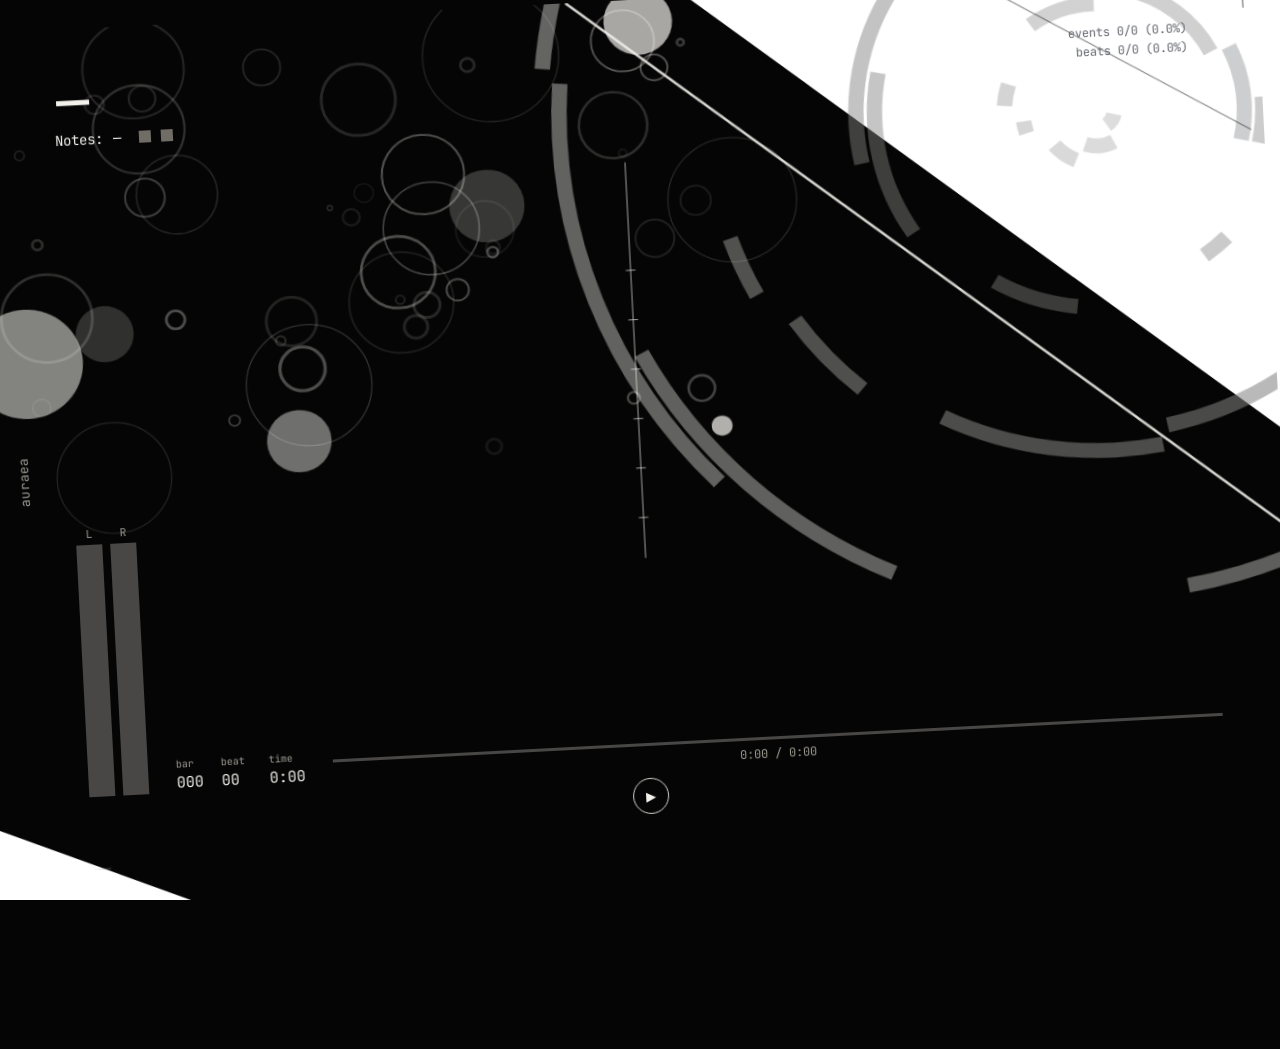
==== site/index.html @ fb698fa9 "initial commit" ====
<!doctype html>
<html lang="en">
<head>
<meta charset="utf-8" />
<meta name="viewport" content="width=device-width, initial-scale=1" />
<title>signal / visualiser</title>
<link rel="stylesheet" href="style.css" />
</head>
<body>

  <div class="stage" id="stage">

    <div class="edge edge-left" id="edgeLeft">auraea</div>
    <div class="edge edge-right">
      <div class="edge-right-track" id="edgeRight">— — —</div>
    </div>

    <canvas id="canvas"></canvas>

    <div class="hud">
      <div class="hud-top">
        <div class="key-label" id="keyLabel">—</div>
        <div class="notes-row">
          <span class="notes-caption">Notes:</span>
          <span class="notes-values" id="notesValues">—</span>
          <span class="swatch"></span>
          <span class="swatch"></span>
        </div>
      </div>

      <div class="hud-stats" id="hudStats">
        <div id="onsetStat">events 0/0 (0.0%)</div>
        <div id="beatStat">beats 0/0 (0.0%)</div>
      </div>

      <div class="hud-cluster">
        <div class="hud-bottom">
          <div class="meters">
            <div class="meter-labels"><span>L</span><span>R</span></div>
            <div class="meter-track">
              <div class="meter-bar" id="meterL"></div>
              <div class="meter-bar" id="meterR"></div>
            </div>
          </div>

          <div class="counters">
            <div><span class="counter-label">bar</span><span class="counter-value" id="barCount">000</span></div>
            <div><span class="counter-label">beat</span><span class="counter-value" id="beatCount">00</span></div>
            <div class="time-block">
              <span class="counter-label">time</span>
              <span class="counter-value" id="timeCount">0:00</span>
            </div>
          </div>

          <div class="waveform-wrap">
            <canvas id="waveCanvas"></canvas>
            <div class="progress-track" id="progressTrack">
              <div class="progress-fill" id="progressFill"></div>
            </div>
            <div class="time-readout" id="timeReadout">0:00 / 0:00</div>
          </div>
        </div>

        <div class="transport">
          <button id="playBtn" aria-label="Play / pause">▶</button>
          <div class="tracklist" id="tracklist"></div>
        </div>

        <div class="marquee-wrap">
          <div class="marquee" id="marquee">—</div>
        </div>
      </div>
    </div>

    <div class="invert-corner invert-tr" aria-hidden="true"></div>
    <div class="invert-corner invert-bl" aria-hidden="true"></div>

  </div>

  <audio id="audio" preload="auto" crossorigin="anonymous"></audio>
  <script src="app.js"></script>
</body>
</html>
---- site/style.css ----
@import url('https://fonts.googleapis.com/css2?family=Space+Grotesk:wght@400;500;700&family=JetBrains+Mono:wght@400;500&display=swap');

:root{
  --ink:      #f2f1ec;
  --ink-dim:  #9c9a92;
  --void:     #050505;
  --swatch:   #6f6d66;
  --line:     rgba(242,241,236,0.85);
  --line-dim: rgba(242,241,236,0.28);
  --font-display: 'Space Grotesk', system-ui, sans-serif;
  --font-mono: 'JetBrains Mono', ui-monospace, 'SF Mono', Menlo, monospace;
}

*{ box-sizing: border-box; }

html, body{
  margin:0; padding:0; height:100%;
  background: var(--void);
  color: var(--ink);
  font-family: var(--font-mono);
  overflow: hidden;
}

.stage{
  position: relative;
  width: 100vw;
  height: 100vh;
  min-height: 480px;
  transform: rotate(-3deg);
  transform-origin: center center;
}

canvas#canvas{
  position: absolute;
  inset: 0;
  width: 100%;
  height: 100%;
  display: block;
}

.edge{
  position: absolute;
  top: 0; bottom: 0;
  width: 34px;
  display: flex;
  align-items: center;
  justify-content: center;
  font-size: 13px;
  letter-spacing: 0.02em;
  color: var(--ink-dim);
  white-space: nowrap;
  pointer-events: none;
  z-index: 3;
}
.edge-left{ left: 6px; }
.edge-left span, .edge-left{ writing-mode: vertical-rl; transform: rotate(180deg); }

.edge-right{
  right: 6px;
  overflow: hidden;
  display: block;
}
.edge-right-track{
  position: absolute;
  top: 0; left: 0; right: 0;
  writing-mode: vertical-rl;
  white-space: nowrap;
  will-change: transform;
}

.hud{
  position: absolute;
  inset: 0;
  padding: clamp(16px, 4vw, 48px) clamp(40px, 6vw, 72px);
  display: flex;
  flex-direction: column;
  justify-content: space-between;
  pointer-events: none;
  z-index: 2;
}

.hud-top{ max-width: 640px; }

.key-label{
  font-family: var(--font-display);
  font-weight: 700;
  font-size: clamp(28px, 4vw, 44px);
  line-height: 1;
  letter-spacing: -0.01em;
}

.notes-row{
  margin-top: 10px;
  display: flex;
  align-items: center;
  gap: 10px;
  font-size: 14px;
  color: var(--ink-dim);
}
.notes-caption{ color: var(--ink); }
.notes-values{ color: var(--ink); min-width: 2ch; }
.swatch{
  width: 12px; height: 12px;
  background: var(--swatch);
  display: inline-block;
}

.hud-stats{
  position: absolute;
  top: clamp(16px, 4vw, 48px);
  right: clamp(40px, 6vw, 72px);
  text-align: right;
  font-size: 12px;
  color: var(--ink-dim);
  line-height: 1.6;
}

.hud-cluster{
  display: flex;
  flex-direction: column;
  gap: 10px;
}

.hud-bottom{
  display: flex;
  align-items: flex-end;
  gap: 28px;
}

.meters{
  display: flex;
  flex-direction: column;
  gap: 4px;
  height: clamp(180px, 30vh, 360px);
}
.meter-labels{
  display: flex;
  gap: 8px;
  font-size: 11px;
  color: var(--ink-dim);
}
.meter-labels span{ width: 26px; text-align: center; }
.meter-track{
  display: flex;
  gap: 8px;
  height: 100%;
}
.meter-bar{
  width: 26px;
  height: 100%;
  background: var(--line-dim);
  position: relative;
  overflow: hidden;
}
.meter-bar::after{
  content: '';
  position: absolute;
  left: 0; right: 0; bottom: 0;
  height: var(--level, 0%);
  background: var(--ink);
  transition: height 60ms linear;
}

.counters{
  display: flex;
  gap: 18px;
  font-size: 13px;
  color: var(--ink);
}
.counters > div{ display: flex; flex-direction: column; gap: 2px; }
.counter-label{ color: var(--ink-dim); font-size: 10px; text-transform: lowercase; }
.counter-value{ font-size: 15px; }
.time-block{ margin-left: 6px; }

.waveform-wrap{
  flex: 1;
  min-width: 220px;
  display: flex;
  flex-direction: column;
  gap: 6px;
}
canvas#waveCanvas{
  width: 100%;
  height: 64px;
  display: block;
}
.progress-track{
  width: 100%;
  height: 3px;
  background: var(--line-dim);
}
.progress-fill{
  height: 100%;
  width: 0%;
  background: var(--ink);
}
.time-readout{
  align-self: center;
  font-size: 12px;
  color: var(--ink-dim);
}

.marquee-wrap{
  overflow: hidden;
  width: 100%;
  -webkit-mask-image: linear-gradient(90deg, transparent, #000 8%, #000 92%, transparent);
          mask-image: linear-gradient(90deg, transparent, #000 8%, #000 92%, transparent);
}
.marquee{
  display: inline-block;
  white-space: nowrap;
  font-family: var(--font-display);
  font-size: clamp(16px, 2.4vw, 22px);
  color: var(--ink);
  will-change: transform;
}

.transport{
  display: flex;
  align-items: center;
  justify-content: center;
  gap: 14px;
  pointer-events: auto;
}
#playBtn{
  width: 36px; height: 36px;
  border-radius: 50%;
  border: 1px solid var(--line);
  background: transparent;
  color: var(--ink);
  cursor: pointer;
  font-size: 13px;
  display:flex; align-items:center; justify-content:center;
}
#playBtn:hover{ background: var(--ink); color: var(--void); }

.tracklist{
  display: flex;
  gap: 10px;
  font-size: 12px;
  color: var(--ink-dim);
}
.tracklist button{
  background: none;
  border: none;
  color: inherit;
  font-family: var(--font-mono);
  font-size: 12px;
  cursor: pointer;
  padding: 4px 0;
  border-bottom: 1px solid transparent;
}
.tracklist button.active{
  color: var(--ink);
  border-bottom-color: var(--ink);
}

.invert-corner{
  position: absolute;
  inset: -12%;
  background: #fff;
  mix-blend-mode: difference;
  pointer-events: none;
  z-index: 6;
}
.invert-tr{ clip-path: polygon(46% 0%, 100% 0%, 100% 62%); }
.invert-bl{ clip-path: polygon(0% 76%, 40% 100%, 0% 100%); }

@media (max-width: 720px){
  .hud{ padding: 16px 40px; }
  .hud-stats{ display:none; }
  .counters{ display:none; }
  .edge{ font-size: 11px; }
}
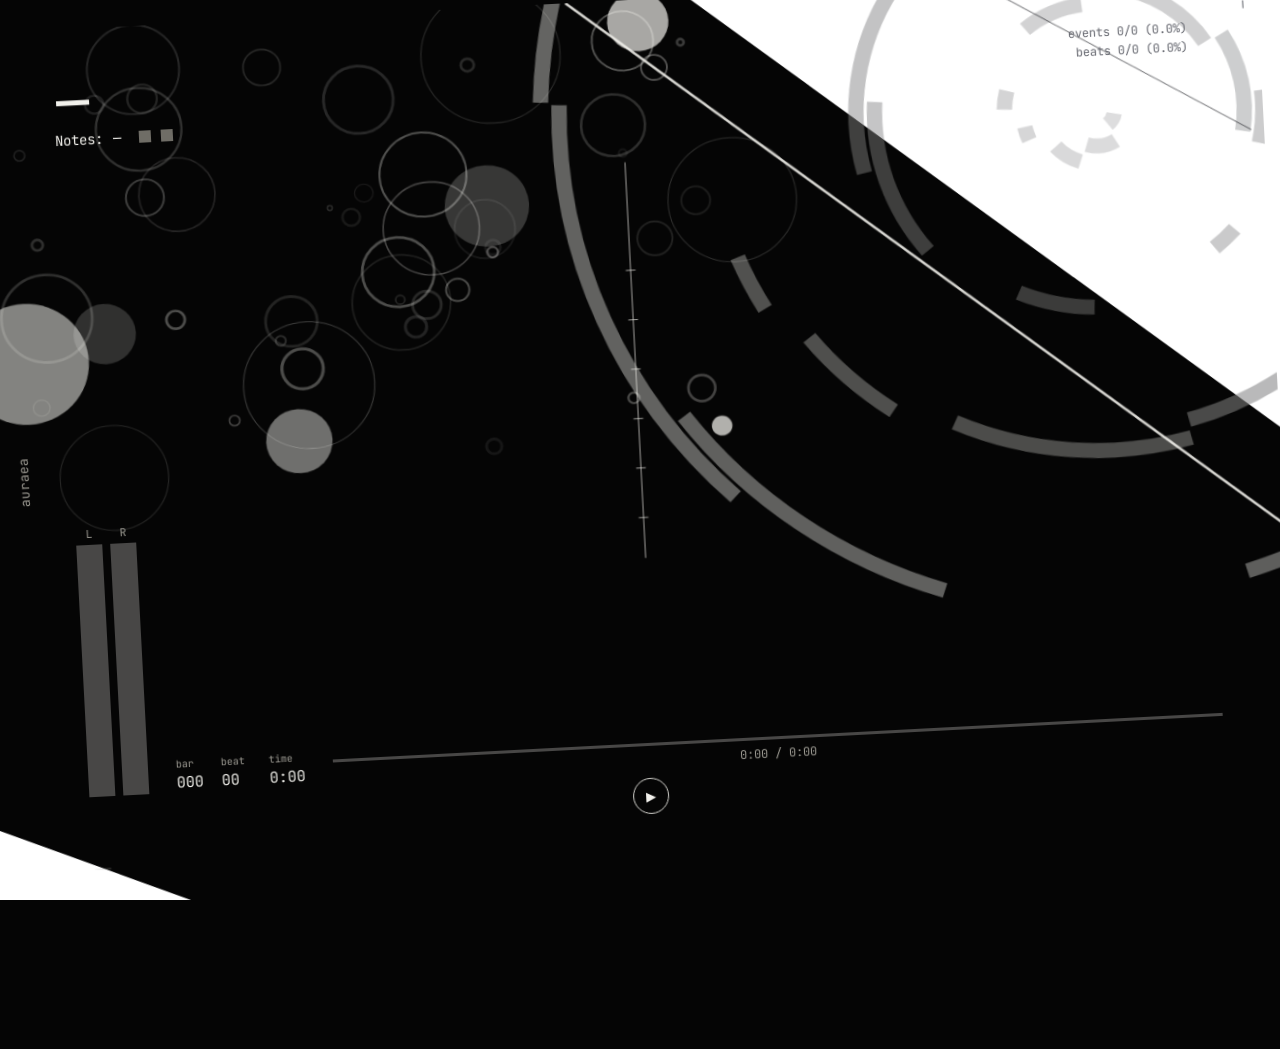
==== commit 74b5a86f: "should probably do this" ====
--- a/site/index.html
+++ b/site/index.html
@@ -3,7 +3,7 @@
 <head>
 <meta charset="utf-8" />
 <meta name="viewport" content="width=device-width, initial-scale=1" />
-<title>signal / visualiser</title>
+<title>PIERCE THE HEAVENS</title>
 <link rel="stylesheet" href="style.css" />
 </head>
 <body>
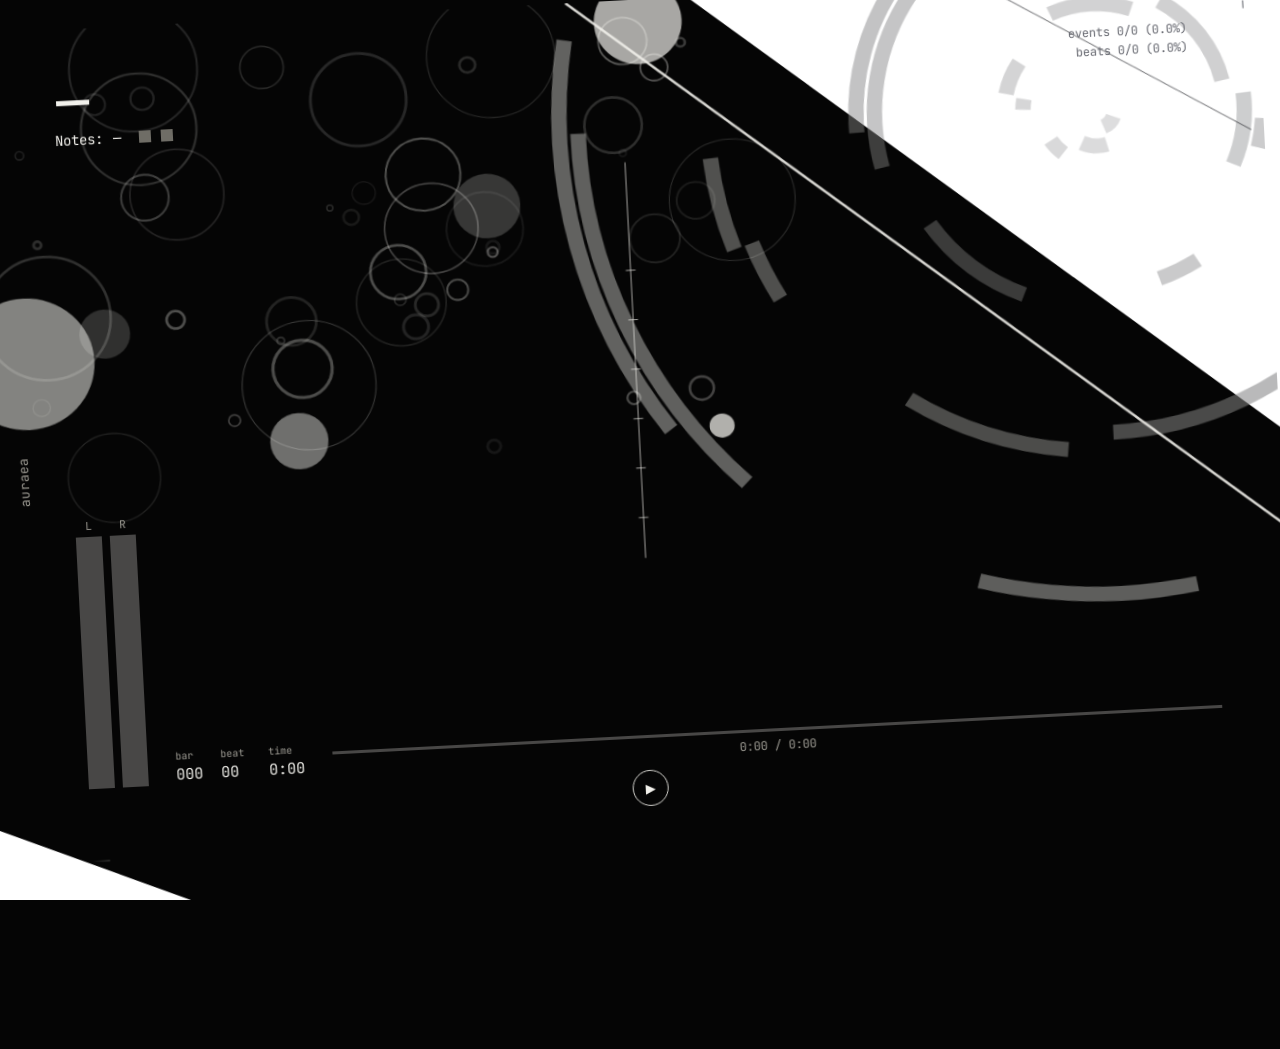
==== commit c6d4c260: "i hate mobile browsers with a burning passion" ====
--- a/site/index.html
+++ b/site/index.html
@@ -2,7 +2,7 @@
 <html lang="en">
 <head>
 <meta charset="utf-8" />
-<meta name="viewport" content="width=device-width, initial-scale=1" />
+<meta name="viewport" content="width=device-width, initial-scale=1, viewport-fit=cover" />
 <title>PIERCE THE HEAVENS</title>
 <link rel="stylesheet" href="style.css" />
 </head>
--- a/site/style.css
+++ b/site/style.css
@@ -13,21 +13,40 @@
 
 *{ box-sizing: border-box; }
 
+html{
+  height: -webkit-fill-available;
+}
 html, body{
   margin:0; padding:0; height:100%;
+  min-height: -webkit-fill-available;
   background: var(--void);
   color: var(--ink);
   font-family: var(--font-mono);
   overflow: hidden;
+}
+/* Use dynamic viewport units so mobile browser chrome doesn't obscure bottom */
+@supports (height: 100dvh){
+  html, body{
+    height: 100dvh;
+    min-height: 100dvh;
+  }
 }
 
 .stage{
   position: relative;
   width: 100vw;
   height: 100vh;
+  height: 100svh;
+  height: 100dvh;
   min-height: 480px;
   transform: rotate(-3deg);
   transform-origin: center center;
+}
+@supports (height: 100dvh){
+  .stage{
+    height: 100dvh;
+    min-height: max(480px, 100dvh);
+  }
 }
 
 canvas#canvas{
@@ -72,11 +91,15 @@
   position: absolute;
   inset: 0;
   padding: clamp(16px, 4vw, 48px) clamp(40px, 6vw, 72px);
+  /* lift bottom above angled stage edge + iOS home indicator */
+  padding-bottom: calc(clamp(16px, 4vw, 48px) + env(safe-area-inset-bottom, 0px) + 8px);
   display: flex;
   flex-direction: column;
   justify-content: space-between;
   pointer-events: none;
   z-index: 2;
+  min-height: 0;
+  box-sizing: border-box;
 }
 
 .hud-top{ max-width: 640px; }
@@ -119,6 +142,9 @@
   display: flex;
   flex-direction: column;
   gap: 10px;
+  flex-shrink: 0;
+  padding-bottom: env(safe-area-inset-bottom, 0px);
+  min-height: 0;
 }
 
 .hud-bottom{
@@ -221,6 +247,10 @@
   justify-content: center;
   gap: 14px;
   pointer-events: auto;
+  flex-shrink: 0;
+  flex-wrap: wrap;
+  position: relative;
+  z-index: 4;
 }
 #playBtn{
   width: 36px; height: 36px;
@@ -267,8 +297,49 @@
 .invert-bl{ clip-path: polygon(0% 76%, 40% 100%, 0% 100%); }
 
 @media (max-width: 720px){
-  .hud{ padding: 16px 40px; }
+  .stage{
+    transform: rotate(-1.8deg) scale(0.965);
+    height: 100svh;
+    height: 100dvh;
+    min-height: 100dvh;
+  }
+  .hud{
+    padding: 14px 40px;
+    padding-bottom: calc(14px + env(safe-area-inset-bottom, 0px) + 16px);
+    gap: 12px;
+    overflow-y: auto;
+    overflow-x: hidden;
+    -webkit-overflow-scrolling: touch;
+  }
+  .hud, .hud-cluster, .transport{ pointer-events: auto; }
   .hud-stats{ display:none; }
   .counters{ display:none; }
   .edge{ font-size: 11px; }
-}
+  .hud-bottom{
+    gap: 14px;
+    align-items: stretch;
+  }
+  .meters{
+    height: clamp(110px, 20dvh, 180px);
+    flex-shrink: 0;
+  }
+  .waveform-wrap{
+    min-width: 0;
+    flex: 1 1 150px;
+  }
+  canvas#waveCanvas{ height: 48px; }
+  .transport{ padding-bottom: 2px; }
+  .marquee-wrap{ padding-bottom: env(safe-area-inset-bottom, 0px); }
+}
+
+@media (max-width: 480px){
+  .stage{ transform: rotate(-1.2deg) scale(0.97); }
+  .hud{ padding-left: 32px; padding-right: 32px; }
+}
+
+@media (max-height: 600px){
+  .meters{ height: 100px; }
+  canvas#waveCanvas{ height: 40px; }
+  .hud-bottom{ gap: 10px; }
+  .hud-cluster{ gap: 6px; }
+}
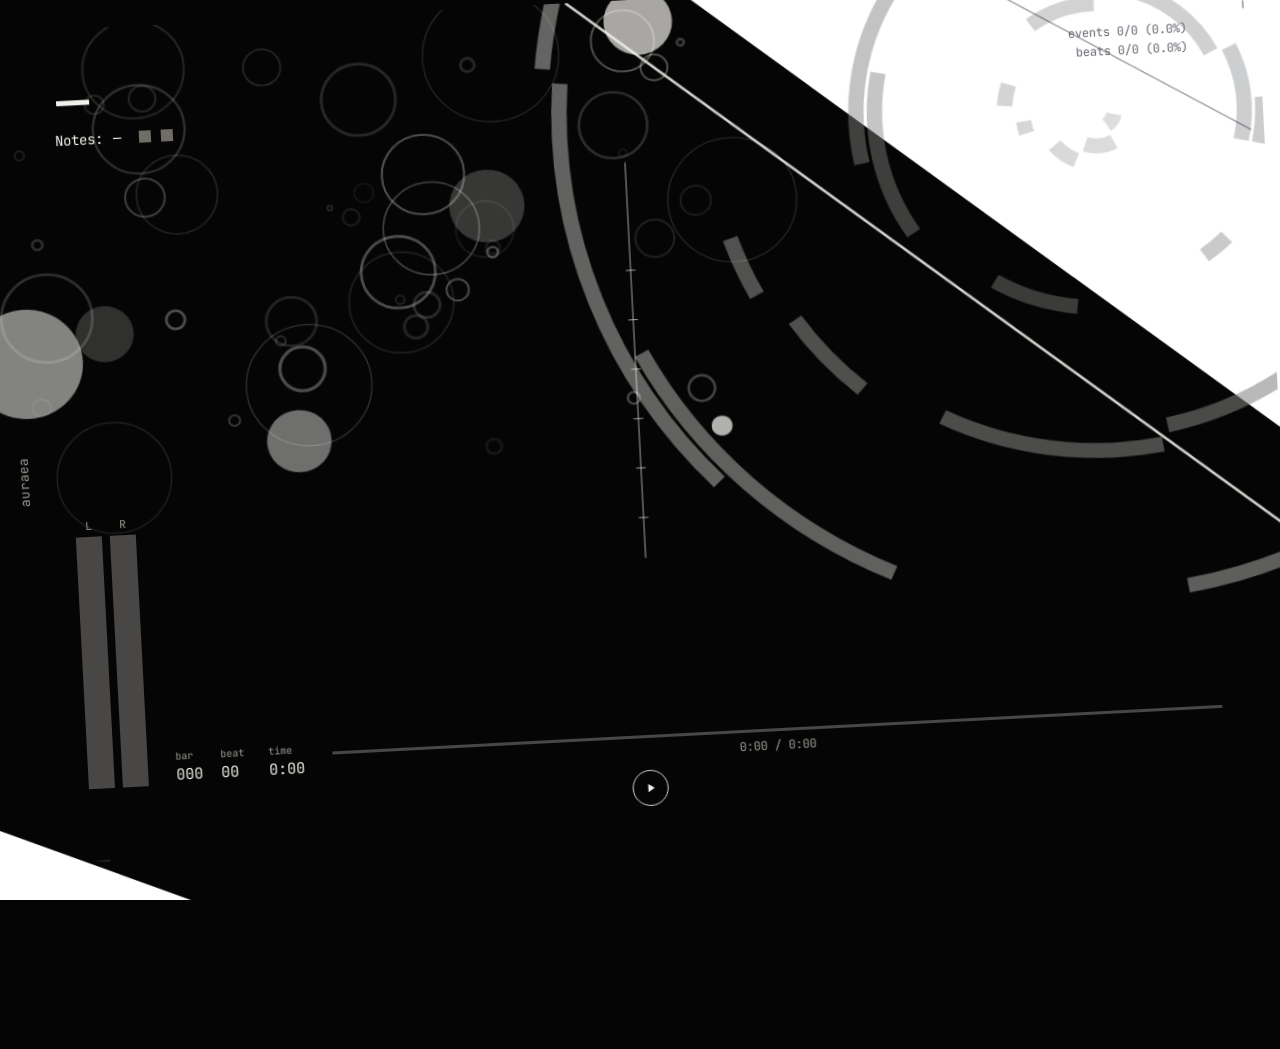
==== commit 9786e08a: "bro WHY DO MOBILE BROWSERS RENDER THAT UNICODE AS AN EMOJI" ====
--- a/site/index.html
+++ b/site/index.html
@@ -62,7 +62,7 @@
         </div>
 
         <div class="transport">
-          <button id="playBtn" aria-label="Play / pause">▶</button>
+          <button id="playBtn" aria-label="Play / pause"><svg viewBox="0 0 24 24" width="14" height="14" aria-hidden="true" focusable="false" fill="currentColor"><path d="M8 5.14v14l11-7z"></path></svg></button>
           <div class="tracklist" id="tracklist"></div>
         </div>
 
--- a/site/style.css
+++ b/site/style.css
@@ -261,8 +261,20 @@
   cursor: pointer;
   font-size: 13px;
   display:flex; align-items:center; justify-content:center;
+  font-variant-emoji: text;
+  -webkit-font-variant-emoji: text;
+  text-rendering: geometricPrecision;
+  font-family: var(--font-mono);
 }
 #playBtn:hover{ background: var(--ink); color: var(--void); }
+#playBtn svg{
+  width: 14px;
+  height: 14px;
+  display: block;
+  flex-shrink: 0;
+  fill: currentColor;
+  stroke: none;
+}
 
 .tracklist{
   display: flex;
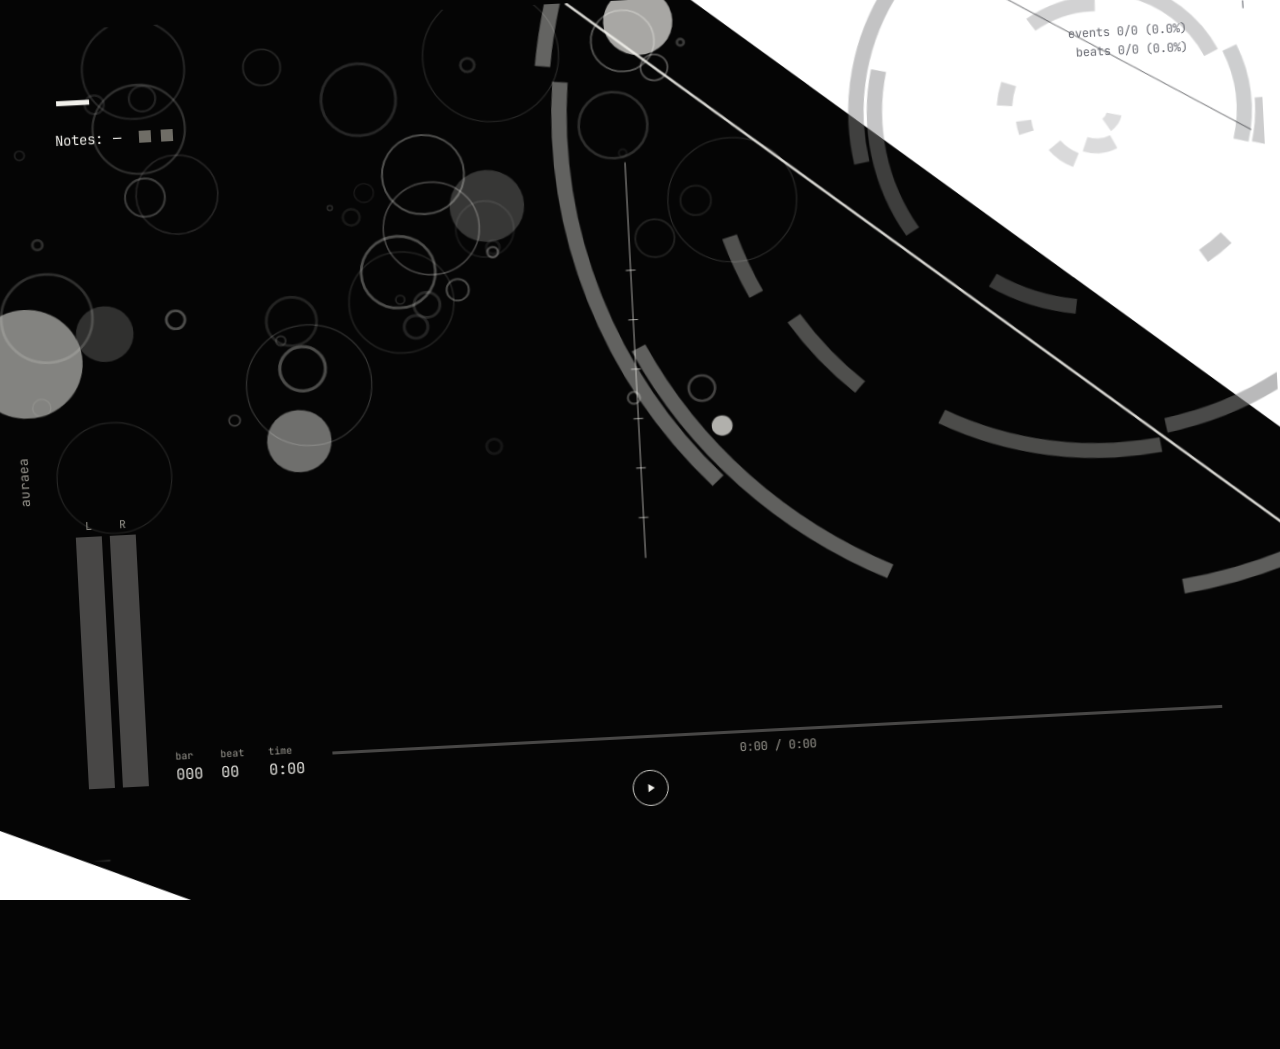
==== commit 84d1b850: "more tracks" ====
--- a/site/index.html
+++ b/site/index.html
@@ -3,7 +3,7 @@
 <head>
 <meta charset="utf-8" />
 <meta name="viewport" content="width=device-width, initial-scale=1, viewport-fit=cover" />
-<title>PIERCE THE HEAVENS</title>
+<title>HEAR ME AND WEEP</title>
 <link rel="stylesheet" href="style.css" />
 </head>
 <body>
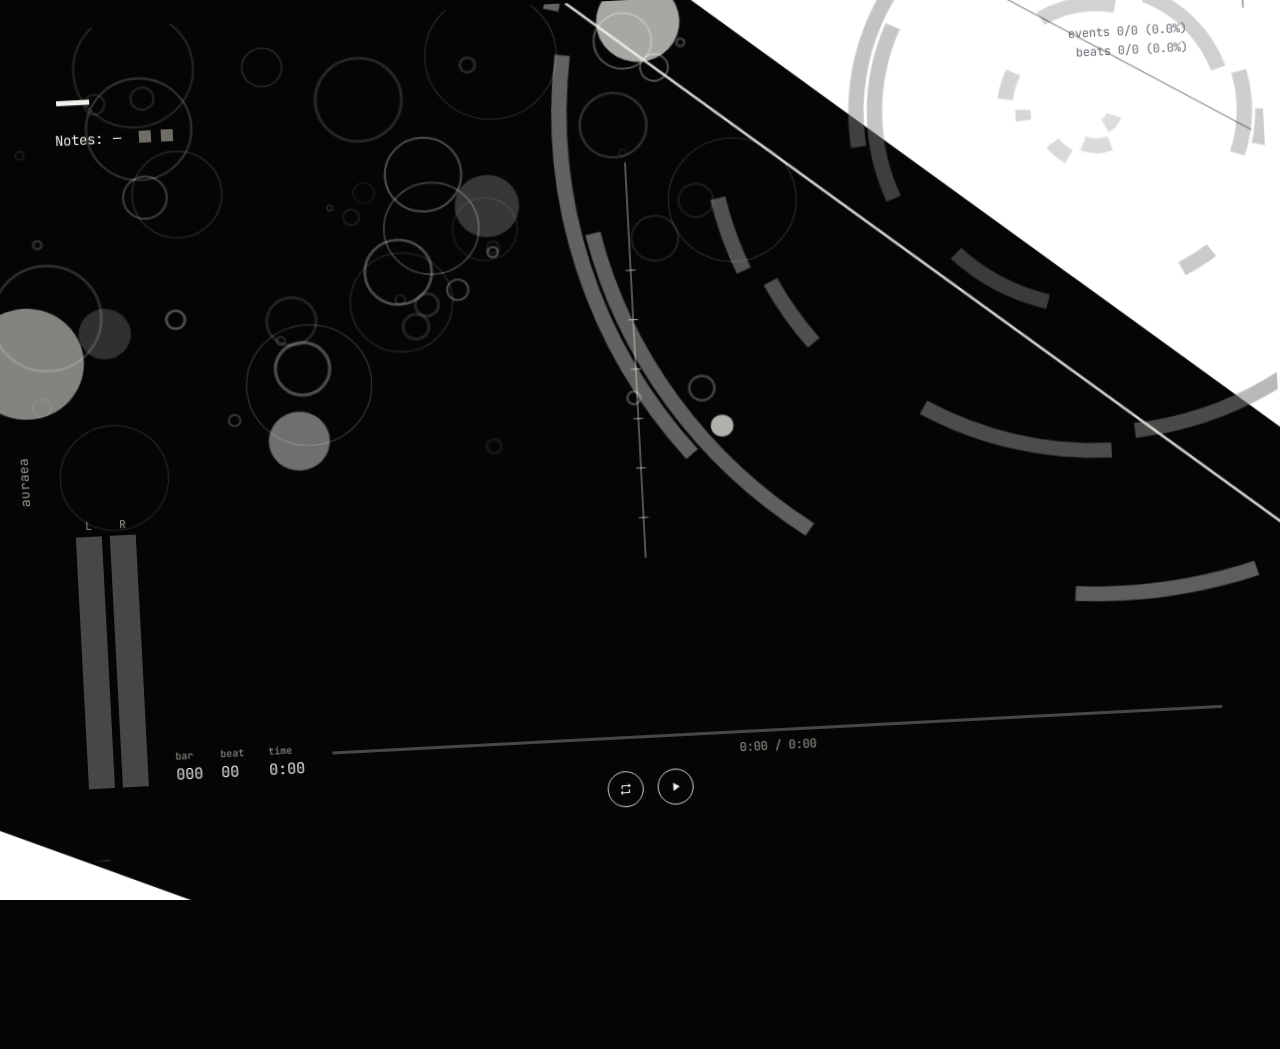
==== commit 6a7dc45a: "distant horizons" ====
--- a/site/index.html
+++ b/site/index.html
@@ -19,6 +19,7 @@
 
     <div class="hud">
       <div class="hud-top">
+        <div class="album-switcher" id="albumSwitcher"></div>
         <div class="key-label" id="keyLabel">—</div>
         <div class="notes-row">
           <span class="notes-caption">Notes:</span>
@@ -62,7 +63,8 @@
         </div>
 
         <div class="transport">
-          <button id="playBtn" aria-label="Play / pause"><svg viewBox="0 0 24 24" width="14" height="14" aria-hidden="true" focusable="false" fill="currentColor"><path d="M8 5.14v14l11-7z"></path></svg></button>
+          <button id="modeBtn" class="circle-btn" aria-label="Playback mode"></button>
+          <button id="playBtn" class="circle-btn" aria-label="Play / pause"><svg viewBox="0 0 24 24" width="14" height="14" aria-hidden="true" focusable="false" fill="currentColor"><path d="M8 5.14v14l11-7z"></path></svg></button>
           <div class="tracklist" id="tracklist"></div>
         </div>
 
--- a/site/style.css
+++ b/site/style.css
@@ -1,4 +1,4 @@
-@import url('https://fonts.googleapis.com/css2?family=Space+Grotesk:wght@400;500;700&family=JetBrains+Mono:wght@400;500&display=swap');
+@import url('https://fonts.googleapis.com/css2?family=Space+Grotesk:wght@400;500;700&family=JetBrains+Mono:wght@400;500&family=Cormorant+Garamond:ital,wght@0,400;0,600;1,400;1,600&family=EB+Garamond:ital,wght@0,400;0,500;1,400&display=swap');
 
 :root{
   --ink:      #f2f1ec;
@@ -11,6 +11,18 @@
   --font-mono: 'JetBrains Mono', ui-monospace, 'SF Mono', Menlo, monospace;
 }
 
+/* distant horizons */
+body[data-theme="pastoral"]{
+  --ink:      #2b2418;
+  --ink-dim:  #7d715a;
+  --void:     #f3ead9;
+  --swatch:   #b9925a;
+  --line:     rgba(43,36,24,0.55);
+  --line-dim: rgba(43,36,24,0.18);
+  --font-display: 'Cormorant Garamond', Georgia, 'Times New Roman', serif;
+  --font-mono: 'EB Garamond', Georgia, 'Times New Roman', serif;
+}
+
 *{ box-sizing: border-box; }
 
 html{
@@ -19,12 +31,31 @@
 html, body{
   margin:0; padding:0; height:100%;
   min-height: -webkit-fill-available;
+  background-color: var(--void);
   background: var(--void);
   color: var(--ink);
   font-family: var(--font-mono);
   overflow: hidden;
 }
-/* Use dynamic viewport units so mobile browser chrome doesn't obscure bottom */
+
+/* trans */
+@media (prefers-reduced-motion: no-preference){
+  html, body{
+    transition: background 650ms cubic-bezier(0.4,0,0.2,1), background-color 650ms cubic-bezier(0.4,0,0.2,1), color 650ms cubic-bezier(0.4,0,0.2,1);
+  }
+  /* view transition api */
+  ::view-transition-old(root),
+  ::view-transition-new(root){
+    animation-duration: 650ms;
+    animation-timing-function: cubic-bezier(0.4,0,0.2,1);
+    animation-name: theme-cross-fade;
+  }
+  @keyframes theme-cross-fade{
+    from{ opacity: 1; }
+    to{ opacity: 1; }
+  }
+}
+
 @supports (height: 100dvh){
   html, body{
     height: 100dvh;
@@ -42,12 +73,20 @@
   transform: rotate(-3deg);
   transform-origin: center center;
 }
+@media (prefers-reduced-motion: no-preference){
+  .stage{
+    transition: transform 700ms cubic-bezier(0.4,0,0.2,1);
+  }
+}
 @supports (height: 100dvh){
   .stage{
     height: 100dvh;
     min-height: max(480px, 100dvh);
   }
 }
+body[data-theme="pastoral"] .stage{
+  transform: none;
+}
 
 canvas#canvas{
   position: absolute;
@@ -56,6 +95,11 @@
   height: 100%;
   display: block;
 }
+@media (prefers-reduced-motion: no-preference){
+  canvas#canvas{
+    transition: opacity 380ms ease, filter 650ms ease;
+  }
+}
 
 .edge{
   position: absolute;
@@ -86,12 +130,21 @@
   white-space: nowrap;
   will-change: transform;
 }
+body[data-theme="pastoral"] .edge-right-track,
+body[data-theme="pastoral"] .edge-left{
+  font-family: var(--font-mono);
+  font-style: italic;
+  letter-spacing: 0.03em;
+}
+body[data-theme="pastoral"] .edge-right,
+body[data-theme="pastoral"] .marquee-wrap{
+  display: none;
+}
 
 .hud{
   position: absolute;
   inset: 0;
   padding: clamp(16px, 4vw, 48px) clamp(40px, 6vw, 72px);
-  /* lift bottom above angled stage edge + iOS home indicator */
   padding-bottom: calc(clamp(16px, 4vw, 48px) + env(safe-area-inset-bottom, 0px) + 8px);
   display: flex;
   flex-direction: column;
@@ -104,6 +157,39 @@
 
 .hud-top{ max-width: 640px; }
 
+.album-switcher{
+  display: flex;
+  gap: 16px;
+  margin-bottom: 12px;
+  pointer-events: auto;
+  font-family: var(--font-mono);
+  font-size: 11px;
+  letter-spacing: 0.06em;
+  text-transform: uppercase;
+  color: var(--ink-dim);
+}
+.album-switcher:empty{ display: none; margin-bottom: 0; }
+.album-switcher button{
+  background: none;
+  border: none;
+  color: inherit;
+  font: inherit;
+  cursor: pointer;
+  padding: 0 0 3px;
+  border-bottom: 1px solid transparent;
+}
+.album-switcher button.active{
+  color: var(--ink);
+  border-bottom-color: var(--ink);
+}
+body[data-theme="pastoral"] .album-switcher{
+  text-transform: none;
+  font-style: italic;
+  letter-spacing: 0.02em;
+  font-size: 13px;
+  gap: 20px;
+}
+
 .key-label{
   font-family: var(--font-display);
   font-weight: 700;
@@ -111,6 +197,11 @@
   line-height: 1;
   letter-spacing: -0.01em;
 }
+body[data-theme="pastoral"] .key-label{
+  font-weight: 600;
+  font-style: italic;
+  letter-spacing: 0;
+}
 
 .notes-row{
   margin-top: 10px;
@@ -127,6 +218,9 @@
   background: var(--swatch);
   display: inline-block;
 }
+body[data-theme="pastoral"] .swatch{
+  border-radius: 50%;
+}
 
 .hud-stats{
   position: absolute;
@@ -186,6 +280,9 @@
   background: var(--ink);
   transition: height 60ms linear;
 }
+body[data-theme="pastoral"] .meter-bar{
+  border-radius: 3px;
+}
 
 .counters{
   display: flex;
@@ -197,6 +294,10 @@
 .counter-label{ color: var(--ink-dim); font-size: 10px; text-transform: lowercase; }
 .counter-value{ font-size: 15px; }
 .time-block{ margin-left: 6px; }
+body[data-theme="pastoral"] .counter-value{
+  font-family: var(--font-display);
+  font-style: italic;
+}
 
 .waveform-wrap{
   flex: 1;
@@ -219,6 +320,10 @@
   height: 100%;
   width: 0%;
   background: var(--ink);
+}
+body[data-theme="pastoral"] .progress-track,
+body[data-theme="pastoral"] .progress-fill{
+  border-radius: 2px;
 }
 .time-readout{
   align-self: center;
@@ -239,6 +344,10 @@
   font-size: clamp(16px, 2.4vw, 22px);
   color: var(--ink);
   will-change: transform;
+}
+body[data-theme="pastoral"] .marquee{
+  font-style: italic;
+  font-weight: 500;
 }
 
 .transport{
@@ -252,7 +361,7 @@
   position: relative;
   z-index: 4;
 }
-#playBtn{
+.circle-btn{
   width: 36px; height: 36px;
   border-radius: 50%;
   border: 1px solid var(--line);
@@ -266,8 +375,8 @@
   text-rendering: geometricPrecision;
   font-family: var(--font-mono);
 }
-#playBtn:hover{ background: var(--ink); color: var(--void); }
-#playBtn svg{
+.circle-btn:hover{ background: var(--ink); color: var(--void); }
+.circle-btn svg{
   width: 14px;
   height: 14px;
   display: block;
@@ -275,6 +384,7 @@
   fill: currentColor;
   stroke: none;
 }
+#modeBtn.mode-active{ background: var(--ink); color: var(--void); }
 
 .tracklist{
   display: flex;
@@ -296,6 +406,9 @@
   color: var(--ink);
   border-bottom-color: var(--ink);
 }
+body[data-theme="pastoral"] .tracklist button{
+  font-style: italic;
+}
 
 .invert-corner{
   position: absolute;
@@ -304,9 +417,55 @@
   mix-blend-mode: difference;
   pointer-events: none;
   z-index: 6;
+  opacity: 1;
+  visibility: visible;
 }
 .invert-tr{ clip-path: polygon(46% 0%, 100% 0%, 100% 62%); }
 .invert-bl{ clip-path: polygon(0% 76%, 40% 100%, 0% 100%); }
+@media (prefers-reduced-motion: no-preference){
+  .invert-corner{
+    transition: opacity 650ms ease, visibility 650ms ease;
+  }
+}
+body[data-theme="pastoral"] .invert-corner{
+  opacity: 0;
+  visibility: hidden;
+}
+
+@media (prefers-reduced-motion: no-preference){
+  .edge,
+  .key-label,
+  .notes-row,
+  .notes-values,
+  .swatch,
+  .hud-stats,
+  .meter-bar,
+  .meter-track,
+  .meter-labels,
+  .counter-label,
+  .counter-value,
+  .progress-track,
+  .progress-fill,
+  .time-readout,
+  .marquee,
+  .circle-btn,
+  .tracklist button,
+  .album-switcher button,
+  .album-switcher,
+  .edge-right-track{
+    transition: color 650ms ease, background-color 650ms ease, border-color 650ms ease, background 650ms ease, opacity 650ms ease;
+  }
+  .swatch{
+    transition: background-color 650ms ease, border-radius 650ms ease, opacity 650ms ease;
+  }
+  .meter-bar::after{
+    transition: height 60ms linear, background-color 650ms ease;
+  }
+  .circle-btn:hover,
+  #modeBtn.mode-active{
+    transition: background-color 650ms ease, color 650ms ease, border-color 650ms ease;
+  }
+}
 
 @media (max-width: 720px){
   .stage{
@@ -314,6 +473,9 @@
     height: 100svh;
     height: 100dvh;
     min-height: 100dvh;
+  }
+  body[data-theme="pastoral"] .stage{
+    transform: none;
   }
   .hud{
     padding: 14px 40px;
@@ -346,6 +508,7 @@
 
 @media (max-width: 480px){
   .stage{ transform: rotate(-1.2deg) scale(0.97); }
+  body[data-theme="pastoral"] .stage{ transform: none; }
   .hud{ padding-left: 32px; padding-right: 32px; }
 }
 
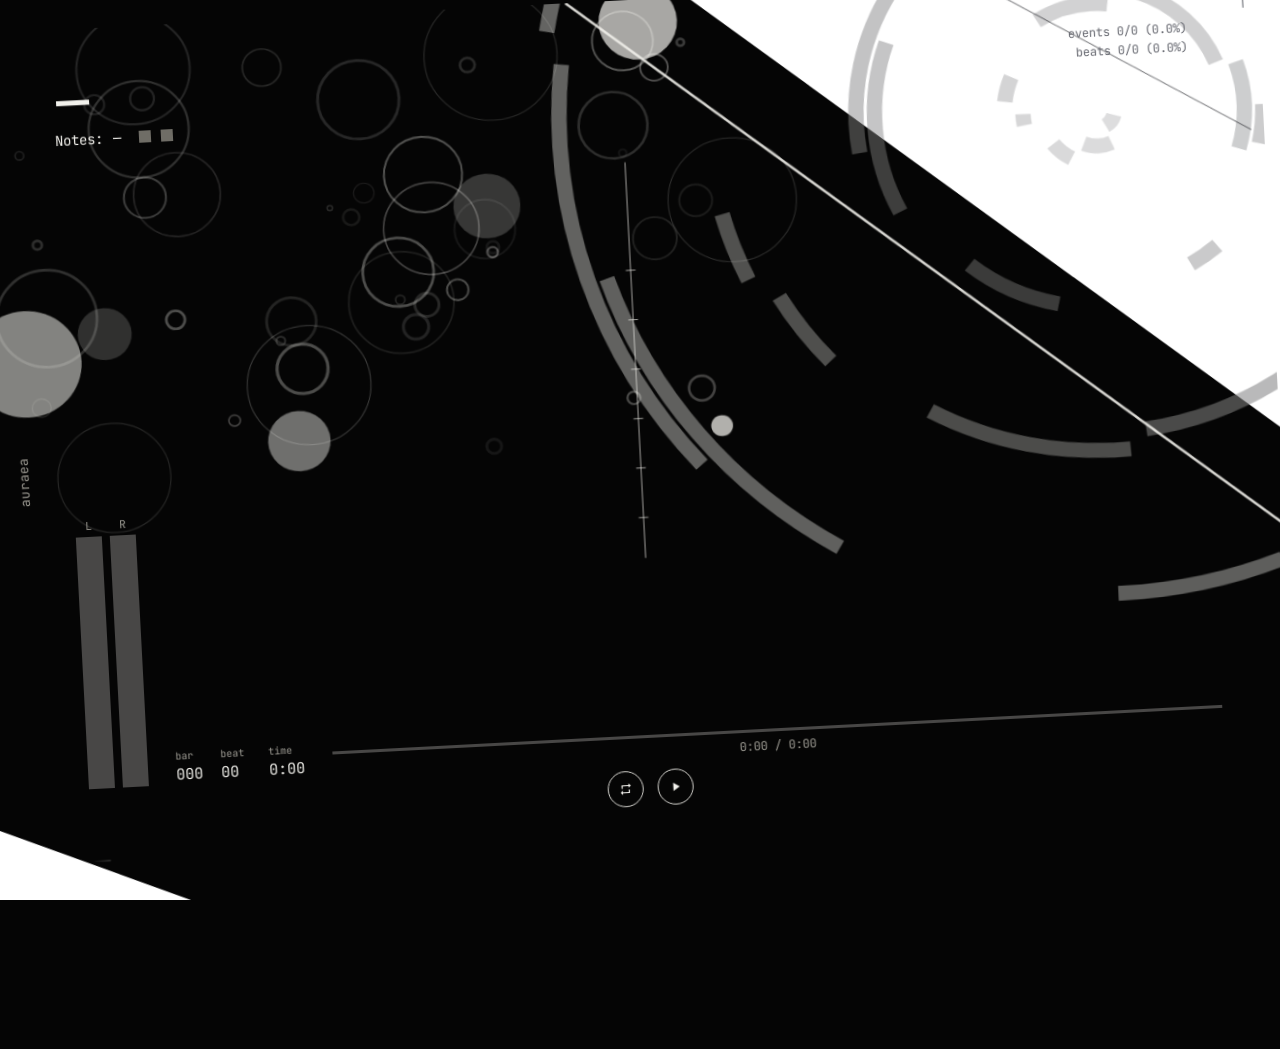
==== commit 7bbbcde9: "name + url param" ====
--- a/site/index.html
+++ b/site/index.html
@@ -10,7 +10,7 @@
 
   <div class="stage" id="stage">
 
-    <div class="edge edge-left" id="edgeLeft">auraea</div>
+    <div class="edge edge-left" id="edgeLeft"><a href="https://auraea.fyi">auraea</a></div>
     <div class="edge edge-right">
       <div class="edge-right-track" id="edgeRight">— — —</div>
     </div>
--- a/site/style.css
+++ b/site/style.css
@@ -12,7 +12,7 @@
 }
 
 /* distant horizons */
-body[data-theme="pastoral"]{
+body[data-theme="desert"]{
   --ink:      #2b2418;
   --ink-dim:  #7d715a;
   --void:     #f3ead9;
@@ -84,7 +84,7 @@
     min-height: max(480px, 100dvh);
   }
 }
-body[data-theme="pastoral"] .stage{
+body[data-theme="desert"] .stage{
   transform: none;
 }
 
@@ -117,6 +117,12 @@
 }
 .edge-left{ left: 6px; }
 .edge-left span, .edge-left{ writing-mode: vertical-rl; transform: rotate(180deg); }
+.edge-left a{
+  pointer-events: auto;
+  color: inherit;
+  text-decoration: none;
+  cursor: pointer;
+}
 
 .edge-right{
   right: 6px;
@@ -130,14 +136,14 @@
   white-space: nowrap;
   will-change: transform;
 }
-body[data-theme="pastoral"] .edge-right-track,
-body[data-theme="pastoral"] .edge-left{
+body[data-theme="desert"] .edge-right-track,
+body[data-theme="desert"] .edge-left{
   font-family: var(--font-mono);
   font-style: italic;
   letter-spacing: 0.03em;
 }
-body[data-theme="pastoral"] .edge-right,
-body[data-theme="pastoral"] .marquee-wrap{
+body[data-theme="desert"] .edge-right,
+body[data-theme="desert"] .marquee-wrap{
   display: none;
 }
 
@@ -182,7 +188,7 @@
   color: var(--ink);
   border-bottom-color: var(--ink);
 }
-body[data-theme="pastoral"] .album-switcher{
+body[data-theme="desert"] .album-switcher{
   text-transform: none;
   font-style: italic;
   letter-spacing: 0.02em;
@@ -197,7 +203,7 @@
   line-height: 1;
   letter-spacing: -0.01em;
 }
-body[data-theme="pastoral"] .key-label{
+body[data-theme="desert"] .key-label{
   font-weight: 600;
   font-style: italic;
   letter-spacing: 0;
@@ -218,7 +224,7 @@
   background: var(--swatch);
   display: inline-block;
 }
-body[data-theme="pastoral"] .swatch{
+body[data-theme="desert"] .swatch{
   border-radius: 50%;
 }
 
@@ -280,7 +286,7 @@
   background: var(--ink);
   transition: height 60ms linear;
 }
-body[data-theme="pastoral"] .meter-bar{
+body[data-theme="desert"] .meter-bar{
   border-radius: 3px;
 }
 
@@ -294,7 +300,7 @@
 .counter-label{ color: var(--ink-dim); font-size: 10px; text-transform: lowercase; }
 .counter-value{ font-size: 15px; }
 .time-block{ margin-left: 6px; }
-body[data-theme="pastoral"] .counter-value{
+body[data-theme="desert"] .counter-value{
   font-family: var(--font-display);
   font-style: italic;
 }
@@ -321,8 +327,8 @@
   width: 0%;
   background: var(--ink);
 }
-body[data-theme="pastoral"] .progress-track,
-body[data-theme="pastoral"] .progress-fill{
+body[data-theme="desert"] .progress-track,
+body[data-theme="desert"] .progress-fill{
   border-radius: 2px;
 }
 .time-readout{
@@ -345,7 +351,7 @@
   color: var(--ink);
   will-change: transform;
 }
-body[data-theme="pastoral"] .marquee{
+body[data-theme="desert"] .marquee{
   font-style: italic;
   font-weight: 500;
 }
@@ -406,7 +412,7 @@
   color: var(--ink);
   border-bottom-color: var(--ink);
 }
-body[data-theme="pastoral"] .tracklist button{
+body[data-theme="desert"] .tracklist button{
   font-style: italic;
 }
 
@@ -427,7 +433,7 @@
     transition: opacity 650ms ease, visibility 650ms ease;
   }
 }
-body[data-theme="pastoral"] .invert-corner{
+body[data-theme="desert"] .invert-corner{
   opacity: 0;
   visibility: hidden;
 }
@@ -474,7 +480,7 @@
     height: 100dvh;
     min-height: 100dvh;
   }
-  body[data-theme="pastoral"] .stage{
+  body[data-theme="desert"] .stage{
     transform: none;
   }
   .hud{
@@ -508,7 +514,7 @@
 
 @media (max-width: 480px){
   .stage{ transform: rotate(-1.2deg) scale(0.97); }
-  body[data-theme="pastoral"] .stage{ transform: none; }
+  body[data-theme="desert"] .stage{ transform: none; }
   .hud{ padding-left: 32px; padding-right: 32px; }
 }
 
